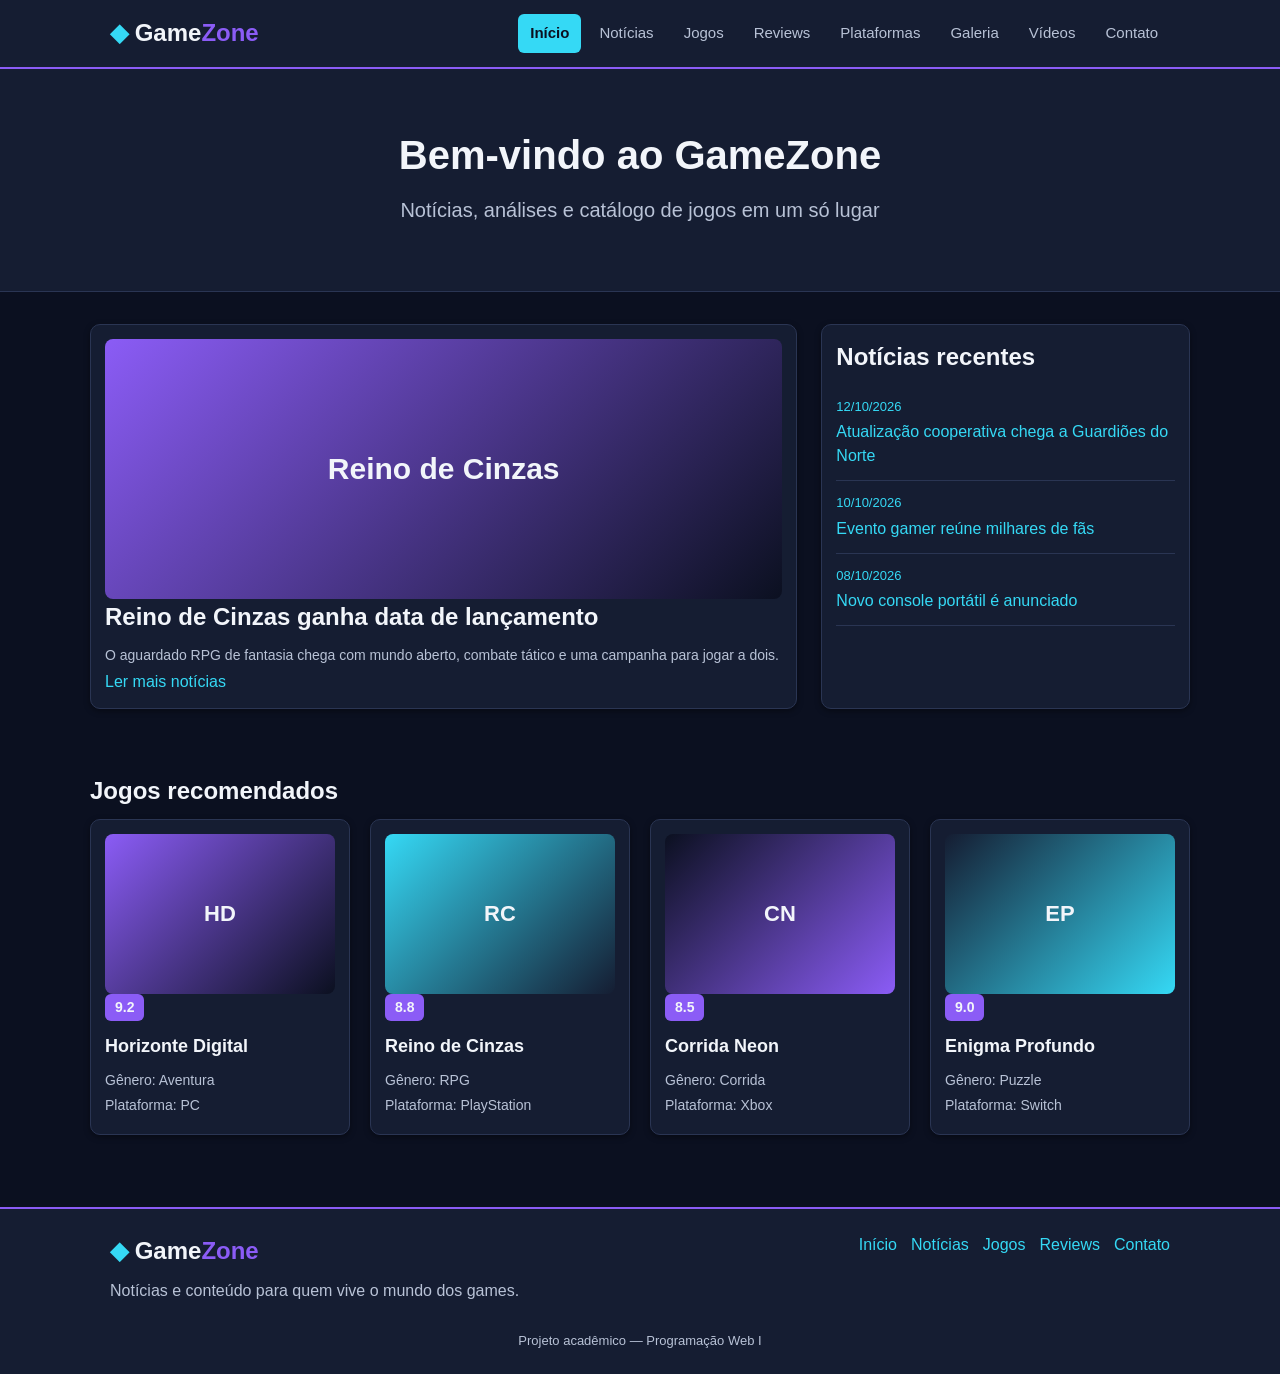
==== index.html @ b8ef7c6c "Implementação Index, CSS e páginas" ====
<!DOCTYPE html>
<html lang="pt-BR">
<head>
  <meta charset="UTF-8">
  <meta name="viewport" content="width=device-width, initial-scale=1.0">
  <title>GameZone — Início</title>
  <link rel="stylesheet" href="style.css">
</head>
<body>
  <header class="topo">
    <div class="container topo-interno">
      <a class="logo" href="index.html"><span class="logo-icone">◆</span> Game<span class="zone">Zone</span></a>
      <nav>
        <ul class="menu">
          <li><a class="ativo" href="index.html">Início</a></li>
          <li><a href="noticias.html">Notícias</a></li>
          <li><a href="jogos.html">Jogos</a></li>
          <li><a href="reviews.html">Reviews</a></li>
          <li><a href="plataformas.html">Plataformas</a></li>
          <li><a href="galeria.html">Galeria</a></li>
          <li><a href="videos.html">Vídeos</a></li>
          <li><a href="contato.html">Contato</a></li>
        </ul>
      </nav>
    </div>
  </header>

  <main>
    <section class="hero">
      <h1>Bem-vindo ao GameZone</h1>
      <p>Notícias, análises e catálogo de jogos em um só lugar</p>
    </section>

    <section class="secao container">
      <div class="principal-inicio">
        <article class="destaque card">
          <div class="arte arte-1" role="img" aria-label="Arte ilustrativa do jogo Reino de Cinzas em roxo escuro">Reino de Cinzas</div>
          <h2>Reino de Cinzas ganha data de lançamento</h2>
          <p>O aguardado RPG de fantasia chega com mundo aberto, combate tático e uma campanha para jogar a dois.</p>
          <a href="noticias.html">Ler mais notícias</a>
        </article>

        <aside class="recentes card">
          <h2>Notícias recentes</h2>
          <ul>
            <li>
              <p class="data">12/10/2026</p>
              <a href="noticias.html">Atualização cooperativa chega a Guardiões do Norte</a>
            </li>
            <li>
              <p class="data">10/10/2026</p>
              <a href="noticias.html">Evento gamer reúne milhares de fãs</a>
            </li>
            <li>
              <p class="data">08/10/2026</p>
              <a href="noticias.html">Novo console portátil é anunciado</a>
            </li>
          </ul>
        </aside>
      </div>
    </section>

    <section class="secao container">
      <h2>Jogos recomendados</h2>
      <div class="grade-4">
        <article class="card">
          <div class="arte arte-1" role="img" aria-label="Arte ilustrativa de Horizonte Digital">HD</div>
          <span class="nota">9.2</span>
          <h3>Horizonte Digital</h3>
          <p>Gênero: Aventura</p>
          <p>Plataforma: PC</p>
        </article>
        <article class="card">
          <div class="arte arte-2" role="img" aria-label="Arte ilustrativa de Reino de Cinzas">RC</div>
          <span class="nota">8.8</span>
          <h3>Reino de Cinzas</h3>
          <p>Gênero: RPG</p>
          <p>Plataforma: PlayStation</p>
        </article>
        <article class="card">
          <div class="arte arte-3" role="img" aria-label="Arte ilustrativa de Corrida Neon">CN</div>
          <span class="nota">8.5</span>
          <h3>Corrida Neon</h3>
          <p>Gênero: Corrida</p>
          <p>Plataforma: Xbox</p>
        </article>
        <article class="card">
          <div class="arte arte-4" role="img" aria-label="Arte ilustrativa de Enigma Profundo">EP</div>
          <span class="nota">9.0</span>
          <h3>Enigma Profundo</h3>
          <p>Gênero: Puzzle</p>
          <p>Plataforma: Switch</p>
        </article>
      </div>
    </section>
  </main>

  <footer class="rodape">
    <div class="container rodape-interno">
      <div>
        <p class="logo"><span class="logo-icone">◆</span> Game<span class="zone">Zone</span></p>
        <p>Notícias e conteúdo para quem vive o mundo dos games.</p>
      </div>
      <ul class="rodape-links">
        <li><a href="index.html">Início</a></li>
        <li><a href="noticias.html">Notícias</a></li>
        <li><a href="jogos.html">Jogos</a></li>
        <li><a href="reviews.html">Reviews</a></li>
        <li><a href="contato.html">Contato</a></li>
      </ul>
    </div>
    <p class="rodape-nota">Projeto acadêmico — Programação Web I</p>
  </footer>
</body>
</html>
---- style.css ----
* {
  box-sizing: border-box;
}

body {
  margin: 0;
  font-family: Arial, Helvetica, sans-serif;
  background-color: #0B1020;
  color: #F2F5FA;
  line-height: 1.5;
}

a {
  color: #35D9F5;
  text-decoration: none;
}

a:hover {
  text-decoration: underline;
}

h1, h2, h3 {
  margin: 0 0 10px 0;
}

p {
  margin: 0 0 10px 0;
  color: #B8C2D6;
}

ul {
  margin: 0;
  padding: 0;
  list-style: none;
}

.container {
  max-width: 1100px;
  margin: 0 auto;
  padding: 0 20px;
}

/* ---------- Cabeçalho ---------- */
.topo {
  background-color: #151D32;
  border-bottom: 2px solid #8B5CF6;
}

.topo-interno {
  display: flex;
  justify-content: space-between;
  align-items: center;
  gap: 16px;
  padding-top: 14px;
  padding-bottom: 14px;
}

.logo {
  font-size: 24px;
  font-weight: bold;
  color: #F2F5FA;
}

.logo:hover {
  text-decoration: none;
}

.logo-icone {
  color: #35D9F5;
}

.logo span.zone {
  color: #8B5CF6;
}

.menu {
  display: flex;
  gap: 6px;
}

.menu a {
  display: block;
  padding: 8px 12px;
  color: #B8C2D6;
  border-radius: 6px;
  font-size: 15px;
}

.menu a:hover {
  color: #F2F5FA;
  text-decoration: none;
}

.menu a.ativo {
  color: #0B1020;
  background-color: #35D9F5;
  font-weight: bold;
}

/* ---------- Seções e títulos ---------- */
.secao {
  padding: 32px 0;
}

.titulo-pagina {
  padding: 36px 0 8px 0;
}

.titulo-pagina h1 {
  font-size: 34px;
  color: #35D9F5;
}

.titulo-pagina p {
  font-size: 18px;
}

.hero {
  background-color: #151D32;
  border-bottom: 1px solid #2A3553;
  text-align: center;
  padding: 56px 20px;
}

.hero h1 {
  font-size: 40px;
}

.hero p {
  font-size: 20px;
}

/* ---------- Áreas visuais (gradientes) ---------- */
.arte {
  display: flex;
  align-items: center;
  justify-content: center;
  height: 160px;
  font-size: 22px;
  font-weight: bold;
  color: #F2F5FA;
  text-align: center;
  padding: 10px;
  border-radius: 8px;
}

.arte-1 { background: linear-gradient(135deg, #8B5CF6, #0B1020); }
.arte-2 { background: linear-gradient(135deg, #35D9F5, #151D32); }
.arte-3 { background: linear-gradient(135deg, #0B1020, #8B5CF6); }
.arte-4 { background: linear-gradient(135deg, #151D32, #35D9F5); }
.arte-5 { background: linear-gradient(135deg, #8B5CF6, #35D9F5); }
.arte-6 { background: linear-gradient(135deg, #35D9F5, #8B5CF6); }

/* ---------- Cards ---------- */
.card {
  background-color: #151D32;
  border: 1px solid #2A3553;
  border-radius: 10px;
  padding: 14px;
  box-shadow: 0 2px 6px rgba(0, 0, 0, 0.4);
}

.card h3 {
  font-size: 18px;
  margin-top: 12px;
}

.card p {
  margin-bottom: 4px;
  font-size: 14px;
}

.nota {
  display: inline-block;
  background-color: #8B5CF6;
  color: #F2F5FA;
  font-weight: bold;
  padding: 3px 10px;
  border-radius: 6px;
  font-size: 14px;
}

.grade-4 {
  display: grid;
  grid-template-columns: repeat(4, 1fr);
  gap: 20px;
}

.grade-3 {
  display: grid;
  grid-template-columns: repeat(3, 1fr);
  gap: 20px;
}

/* ---------- Página inicial ---------- */
.principal-inicio {
  display: flex;
  gap: 24px;
}

.destaque {
  flex: 2;
}

.destaque .arte {
  height: 260px;
  font-size: 30px;
}

.recentes {
  flex: 1;
}

.recentes li {
  padding: 12px 0;
  border-bottom: 1px solid #2A3553;
}

.recentes .data {
  font-size: 13px;
  color: #35D9F5;
}

/* ---------- Notícias ---------- */
.noticia {
  display: flex;
  gap: 20px;
  align-items: center;
  margin-bottom: 18px;
}

.noticia .arte {
  width: 220px;
  height: 130px;
  flex-shrink: 0;
  font-size: 18px;
}

.data {
  font-size: 13px;
  color: #35D9F5;
  margin-bottom: 4px;
}

/* ---------- Filtros ilustrativos ---------- */
.filtros {
  display: flex;
  flex-wrap: wrap;
  gap: 10px;
  margin-bottom: 24px;
}

.filtro {
  padding: 8px 16px;
  border: 1px solid #8B5CF6;
  border-radius: 20px;
  color: #B8C2D6;
  background-color: #151D32;
  font-size: 14px;
}

.filtro-ativo {
  background-color: #8B5CF6;
  color: #F2F5FA;
}

/* ---------- Review ---------- */
.review {
  display: flex;
  gap: 24px;
}

.review-texto {
  flex: 2;
}

.review-texto .arte {
  height: 240px;
  font-size: 28px;
  margin-bottom: 14px;
}

.nota-geral {
  font-size: 40px;
  font-weight: bold;
  color: #35D9F5;
}

.review-lado {
  flex: 1;
}

table {
  width: 100%;
  border-collapse: collapse;
  background-color: #151D32;
  border-radius: 8px;
}

th, td {
  padding: 10px;
  text-align: left;
  border-bottom: 1px solid #2A3553;
}

th {
  color: #35D9F5;
}

.conclusao {
  margin-top: 24px;
  background-color: #151D32;
  border-left: 4px solid #8B5CF6;
  padding: 16px;
  border-radius: 6px;
}

/* ---------- Plataformas ---------- */
.plataforma .quantidade {
  font-size: 28px;
  font-weight: bold;
  color: #35D9F5;
}

.detalhe {
  height: 6px;
  border-radius: 3px;
  background: linear-gradient(90deg, #35D9F5, #8B5CF6);
  margin-bottom: 12px;
}

.aviso {
  margin-top: 20px;
  padding: 12px;
  border: 1px dashed #8B5CF6;
  border-radius: 6px;
  font-size: 14px;
}

/* ---------- Galeria ---------- */
.galeria {
  display: grid;
  grid-template-columns: repeat(3, 1fr);
  gap: 16px;
}

.galeria figure {
  margin: 0;
}

.galeria .arte {
  height: 190px;
}

.galeria figcaption {
  margin-top: 6px;
  font-size: 14px;
  color: #B8C2D6;
}

/* ---------- Vídeos ---------- */
.miniatura {
  position: relative;
}

.duracao {
  display: inline-block;
  background-color: #0B1020;
  color: #F2F5FA;
  padding: 2px 8px;
  border-radius: 4px;
  font-size: 13px;
}

/* ---------- Contato ---------- */
.contato {
  display: flex;
  gap: 24px;
}

.formulario {
  flex: 2;
}

.contato-info {
  flex: 1;
}

label {
  display: block;
  margin-bottom: 6px;
  font-weight: bold;
}

input, textarea {
  display: block;
  width: 100%;
  margin-bottom: 16px;
  padding: 10px;
  background-color: #0B1020;
  color: #F2F5FA;
  border: 1px solid #2A3553;
  border-radius: 6px;
  font-family: Arial, Helvetica, sans-serif;
  font-size: 15px;
}

button {
  background-color: #35D9F5;
  color: #0B1020;
  font-weight: bold;
  border: none;
  border-radius: 6px;
  padding: 12px 22px;
  font-size: 15px;
}

/* ---------- Rodapé ---------- */
.rodape {
  background-color: #151D32;
  border-top: 2px solid #8B5CF6;
  margin-top: 40px;
  padding: 24px 0;
}

.rodape-interno {
  display: flex;
  justify-content: space-between;
  align-items: flex-start;
  gap: 20px;
}

.rodape-links {
  display: flex;
  flex-wrap: wrap;
  gap: 14px;
}

.rodape-nota {
  text-align: center;
  font-size: 13px;
  margin: 18px 0 0 0;
}

/* ---------- Responsividade ---------- */
@media (max-width: 900px) {
  .grade-4,
  .grade-3,
  .galeria {
    grid-template-columns: repeat(2, 1fr);
  }

  .topo-interno,
  .principal-inicio,
  .review,
  .contato,
  .rodape-interno {
    flex-direction: column;
    align-items: stretch;
  }

  .menu {
    flex-wrap: wrap;
  }
}

@media (max-width: 600px) {
  .grade-4,
  .grade-3,
  .galeria {
    grid-template-columns: 1fr;
  }

  .noticia {
    flex-direction: column;
    align-items: stretch;
  }

  .noticia .arte {
    width: 100%;
  }

  .hero h1 {
    font-size: 30px;
  }
}
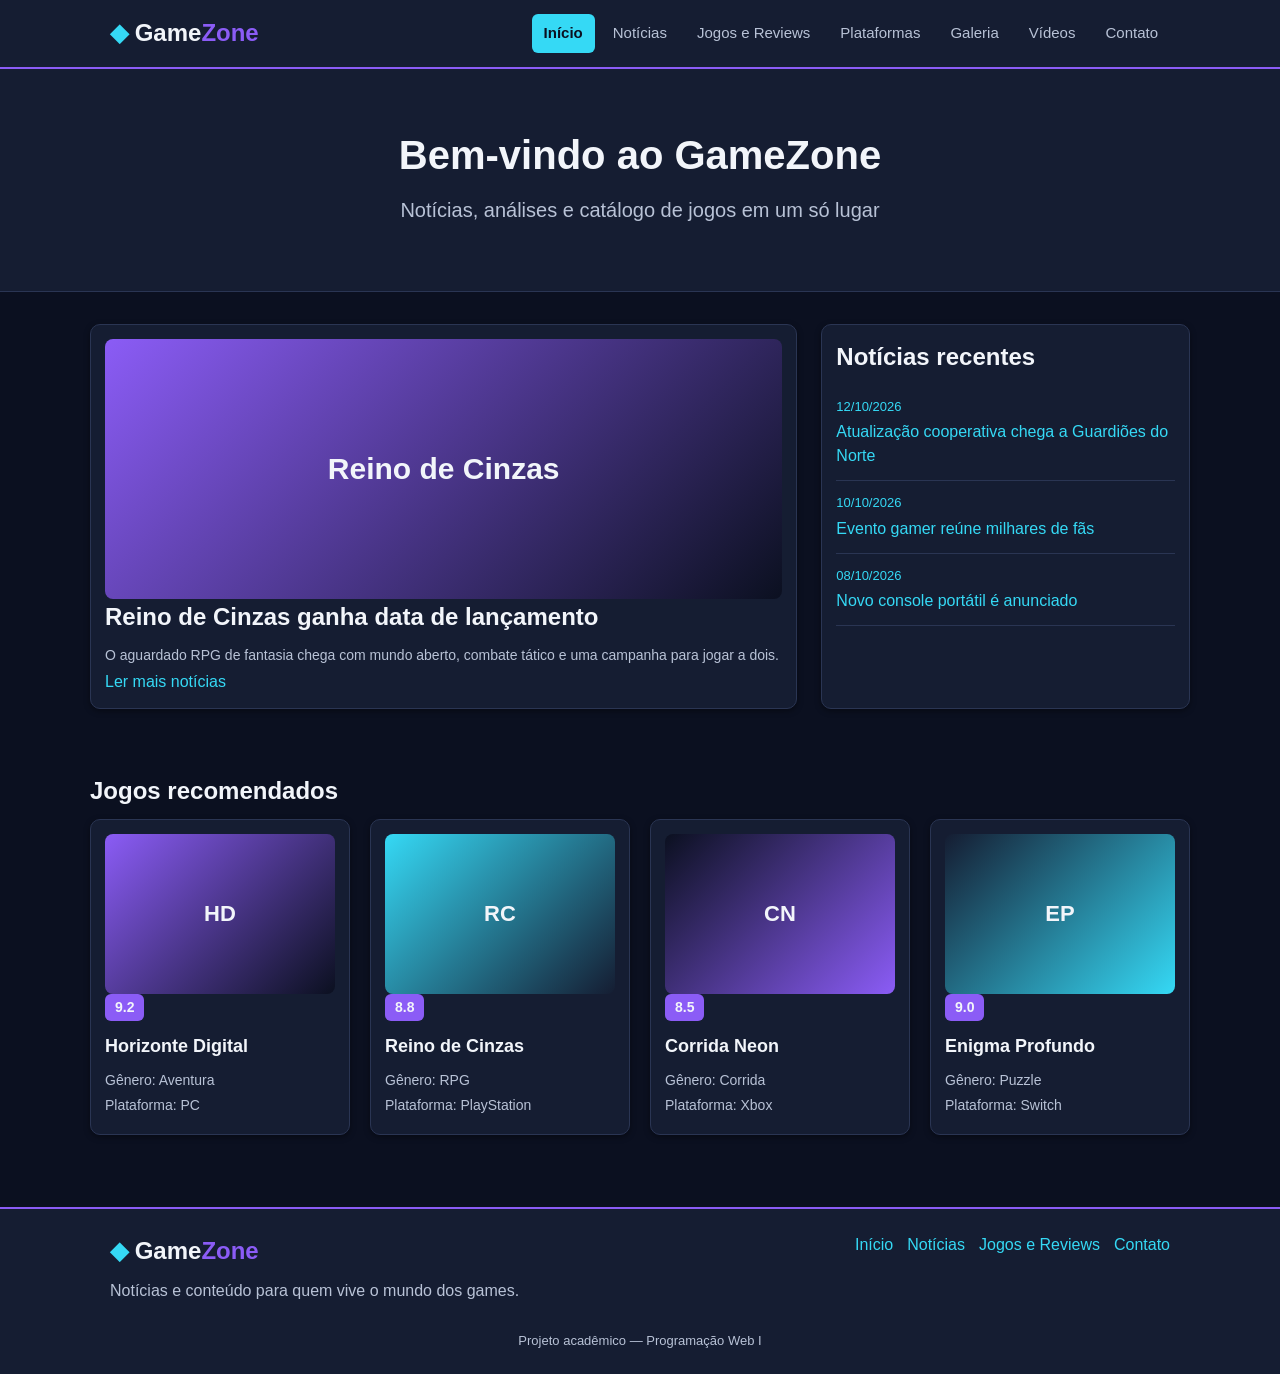
==== commit 43c7d0a4: "Alterações cards de jogos e reviews nas páginas" ====
--- a/index.html
+++ b/index.html
@@ -14,8 +14,7 @@
         <ul class="menu">
           <li><a class="ativo" href="index.html">Início</a></li>
           <li><a href="noticias.html">Notícias</a></li>
-          <li><a href="jogos.html">Jogos</a></li>
-          <li><a href="reviews.html">Reviews</a></li>
+          <li><a href="jogos.html">Jogos e Reviews</a></li>
           <li><a href="plataformas.html">Plataformas</a></li>
           <li><a href="galeria.html">Galeria</a></li>
           <li><a href="videos.html">Vídeos</a></li>
@@ -104,8 +103,7 @@
       <ul class="rodape-links">
         <li><a href="index.html">Início</a></li>
         <li><a href="noticias.html">Notícias</a></li>
-        <li><a href="jogos.html">Jogos</a></li>
-        <li><a href="reviews.html">Reviews</a></li>
+        <li><a href="jogos.html">Jogos e Reviews</a></li>
         <li><a href="contato.html">Contato</a></li>
       </ul>
     </div>
